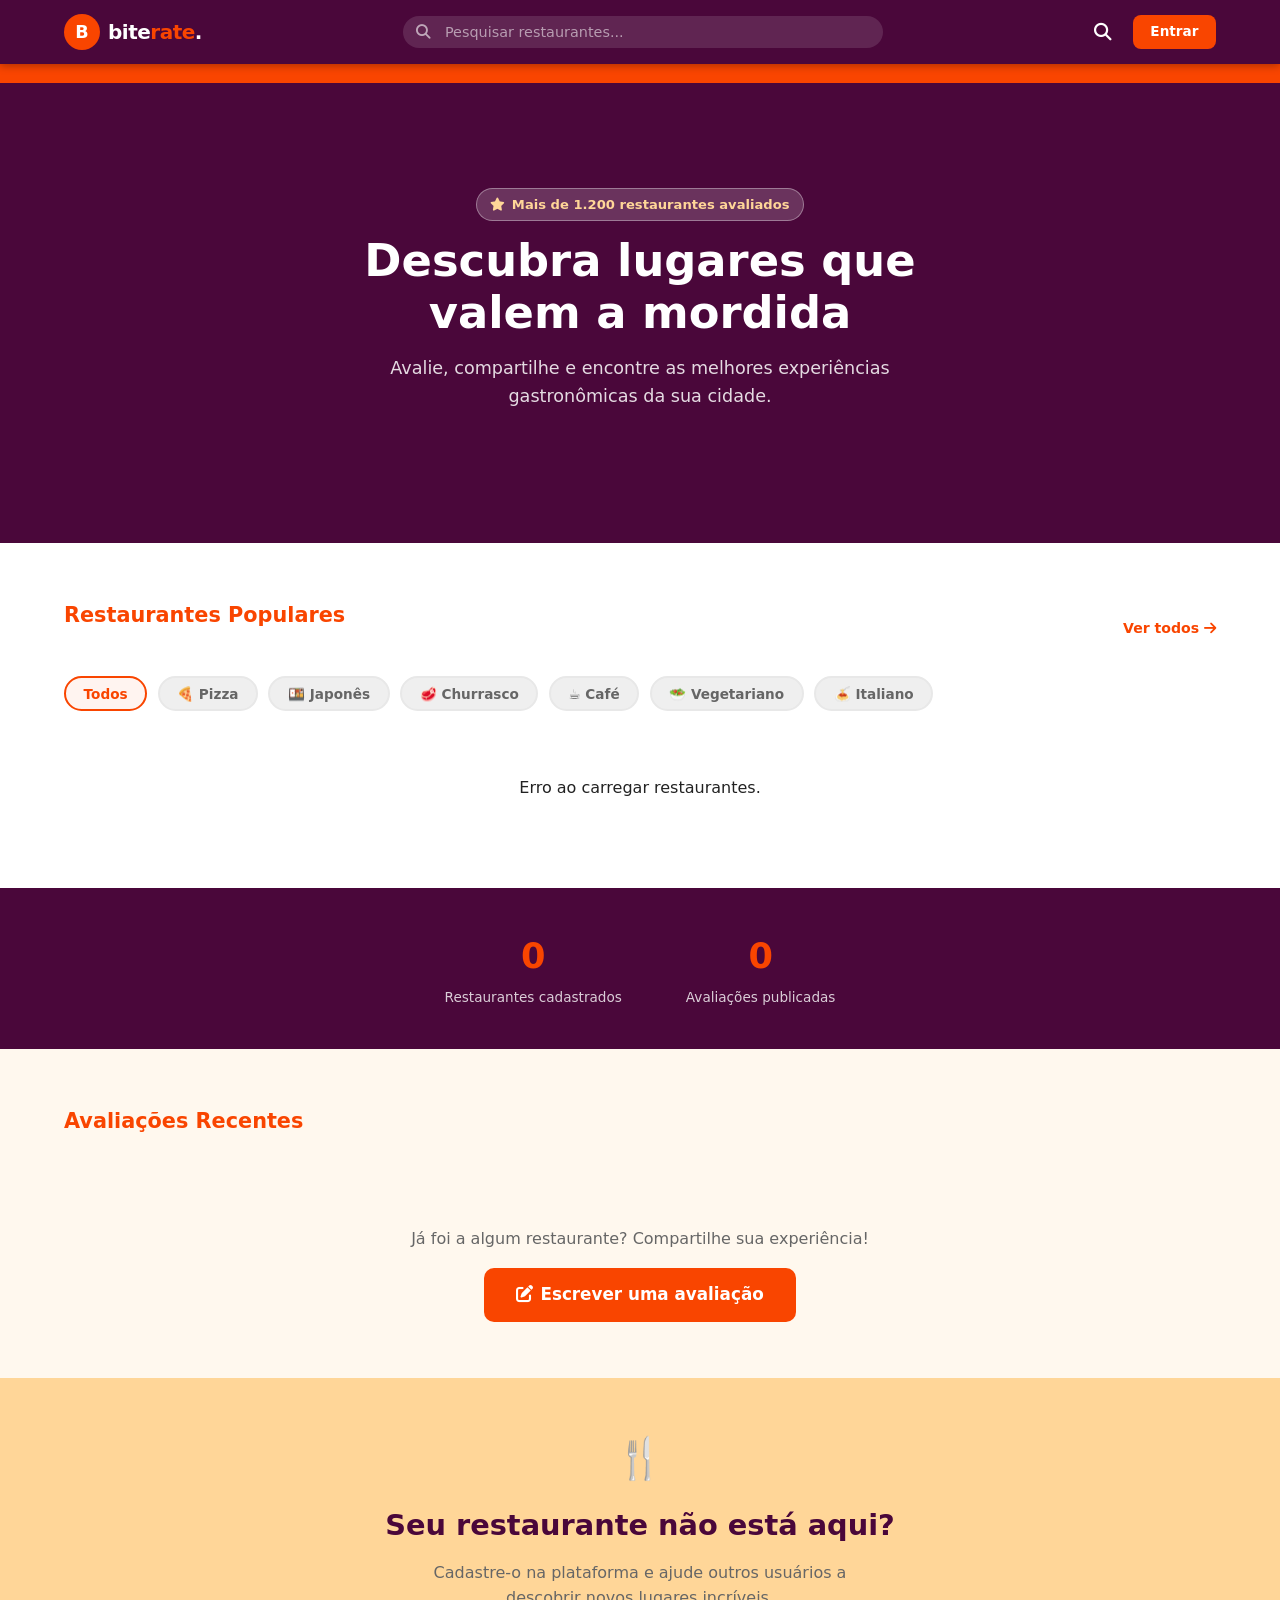
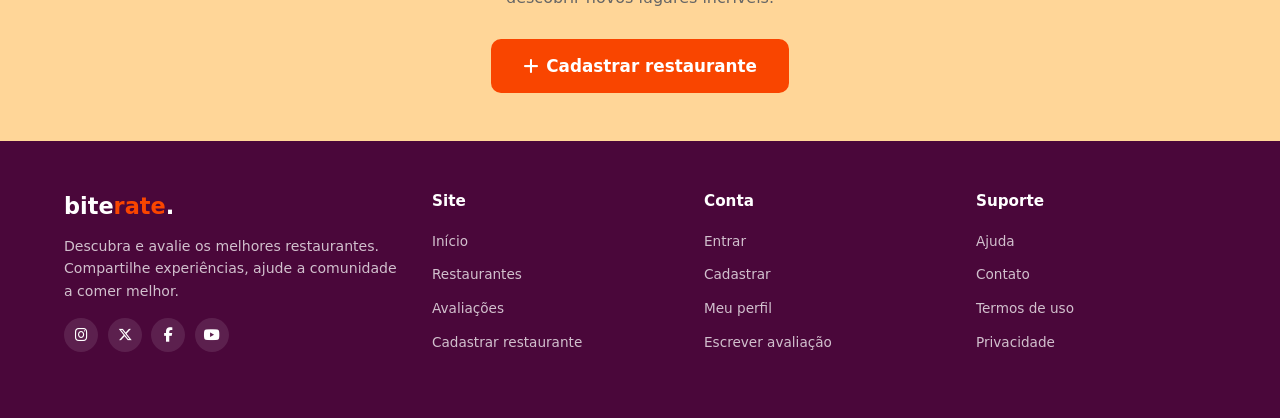
==== biterate_frontend/index.html @ 992c31a3 "feat: adiciona logout, edição e exclusão de avaliações" ====
<!DOCTYPE html>
<html lang="pt-BR">
<head>
  <meta charset="UTF-8">
  <meta name="viewport" content="width=device-width, initial-scale=1.0">
  <title>BiteRate — Avalie cada mordida</title>
  <meta name="description" content="Descubra e avalie os melhores restaurantes da sua cidade. Compartilhe experiências gastronômicas com BiteRate.">
  <link rel="stylesheet" href="css/style.css">
  <!-- Font Awesome (ícones) -->
  <link rel="stylesheet" href="https://cdnjs.cloudflare.com/ajax/libs/font-awesome/6.5.0/css/all.min.css">
  <style>
    /* ── Seção creme ── */
    .section-cream { background: var(--cream-light); }

    /* ── Hero override ── */
    .hero { min-height: 460px; }
    .hero-badge {
      display: inline-flex; align-items: center; gap: .4rem;
      background: rgba(255,255,255,.18); border: 1px solid rgba(255,255,255,.35);
      border-radius: 20px; padding: .3rem .85rem;
      font-size: .82rem; font-weight: 600; color: var(--cream);
      margin-bottom: .9rem;
    }

    /* ── Ranking strip ── */
    .ranking-strip {
      background: var(--orange);
      color: var(--white);
      padding: .6rem 0;
      overflow: hidden;
    }
    .ranking-strip-inner {
      display: flex; align-items: center; gap: 2.5rem;
      white-space: nowrap; animation: ticker 30s linear infinite;
    }
    .ranking-strip-inner span { font-size: .82rem; font-weight: 600; }
    .ranking-strip-inner .medal { font-size: .9rem; }
    @keyframes ticker { 0%{transform:translateX(0)} 100%{transform:translateX(-50%)} }

    /* ── Category pills ── */
    .category-pills {
      display: flex; gap: .65rem; flex-wrap: wrap; margin-bottom: 2rem;
    }
    .pill {
      padding: .45rem 1.1rem; border-radius: 24px; font-size: .85rem; font-weight: 600;
      border: 2px solid var(--gray-200); color: var(--gray-600); cursor: pointer;
      transition: all var(--transition);
    }
    .pill:hover, .pill.active { border-color: var(--orange); color: var(--orange); background: rgba(249,69,0,.06); }

    /* ── Restaurante card favorite btn ── */
    .fav-btn {
      width: 32px; height: 32px; border-radius: 50%;
      background: rgba(255,255,255,.9);
      border: none; cursor: pointer;
      display: flex; align-items: center; justify-content: center;
      font-size: .9rem; color: var(--gray-400);
      transition: color var(--transition), background var(--transition);
      box-shadow: 0 1px 4px rgba(0,0,0,.12);
    }
    .fav-btn:hover, .fav-btn.active { color: var(--orange); background: var(--white); }
    .card-fav { position: absolute; top: .7rem; right: .7rem; }

    .restaurant-card { position: relative; }

    /* ── Stats banner ── */
    .stats-banner {
      background: var(--purple);
      color: var(--white);
      padding: 2.5rem 0;
    }
    .stats-grid {
      display: flex; justify-content: center; gap: 4rem; text-align: center;
    }
    .stat-item .stat-n { font-size: 2.2rem; font-weight: 900; color: var(--orange); }
    .stat-item .stat-l { font-size: .85rem; opacity: .8; margin-top: .15rem; }

    @media(max-width:768px) { .stats-grid { grid-template-columns: repeat(2,1fr); } }
    @media(max-width:480px) { .stats-grid { grid-template-columns: repeat(2,1fr); } }
  </style>
</head>
<body>


<!-- ═══════════ NAVBAR ═══════════ -->
<nav class="navbar" role="navigation" aria-label="Navegação principal">
  <div class="navbar-inner">
    <a class="navbar-logo" href="index.html" aria-label="BiteRate - Página inicial">
      <div class="logo-mark">B</div>
      <span class="logo-text">bite<span>rate</span>.</span>
    </a>

    <div class="navbar-search">
      <i class="fa-solid fa-magnifying-glass search-icon" aria-hidden="true"></i>
      <input type="search" placeholder="Pesquisar restaurantes..." aria-label="Buscar restaurantes"
             onkeydown="if(event.key==='Enter') window.location.href='pages/buscar.html?q='+encodeURIComponent(this.value)">
    </div>

    <div class="navbar-actions">
      <a href="pages/buscar.html" class="nav-icon-btn" title="Buscar" aria-label="Buscar">
        <i class="fa-solid fa-magnifying-glass" aria-hidden="true"></i>
      </a>
      <div class="nav-avatar" title="Perfil" aria-label="Perfil">?</div>
      <a href="pages/login.html" class="nav-btn-login nav-auth-btn" style="border-radius:8px;padding:.4rem 1.1rem;font-weight:600;font-size:.85rem;">
        Entrar
      </a>
    </div>

    <button class="nav-toggle" aria-label="Abrir menu" onclick="document.querySelector('.mobile-menu').classList.toggle('open')">
      <span></span><span></span><span></span>
    </button>
  </div>

  <!-- Mobile menu -->
  <div class="mobile-menu" style="display:none;" id="mobileMenu">
    <div style="padding:1rem 1.5rem; background:rgba(0,0,0,.15); display:flex; flex-direction:column; gap:.75rem;">
      <div style="position:relative;">
        <i class="fa-solid fa-magnifying-glass" style="position:absolute;left:.8rem;top:50%;transform:translateY(-50%);color:rgba(255,255,255,.6);font-size:.85rem;"></i>
        <input type="search" placeholder="Buscar restaurantes..." style="width:100%;padding:.5rem 1rem .5rem 2.4rem;border-radius:8px;border:none;background:rgba(255,255,255,.15);color:#fff;font-size:.9rem;outline:none;">
      </div>
      <a href="pages/login.html" class="nav-auth-btn" style="color:#fff;font-size:.9rem;">Entrar</a>
      <a href="pages/register.html" class="nav-auth-btn" style="color:#fff;font-size:.9rem;">Cadastrar</a>
      <a href="pages/perfil.html" class="nav-loggedin-btn" style="color:#fff;font-size:.9rem;display:none;">Meu perfil</a>
    </div>
  </div>
</nav>

<!-- ═══════════ RANKING STRIP ═══════════ -->
<div class="ranking-strip" aria-hidden="true">
  <div class="container" style="overflow:hidden;">
    <div class="ranking-strip-inner" id="ticker"></div>
  </div>
</div>

<!-- ═══════════ HERO ═══════════ -->
<section class="hero" aria-label="Destaque">
  <div class="hero-bg" aria-hidden="true"></div>
  <div class="container">
    <div class="hero-content" style="text-align:center;align-items:center;">
      <div class="hero-badge"><i class="fa-solid fa-star" aria-hidden="true"></i>
        <span id="heroBadgeCount">Mais de 1.200 restaurantes avaliados</span>
      </div>
      <h1>Descubra lugares que valem a mordida</h1>
      <p>Avalie, compartilhe e encontre as melhores experiências gastronômicas da sua cidade.</p>
    </div>
  </div>
</section>

<!-- ═══════════ RESTAURANTES POPULARES ═══════════ -->
<section class="section" aria-labelledby="popular-title">
  <div class="container">
    <div style="display:flex;align-items:center;justify-content:space-between;margin-bottom:1.25rem;">
      <h2 class="section-title" id="popular-title" >Restaurantes Populares
      </h2>
      <a href="pages/buscar.html" style="font-size:.88rem;color:var(--orange);font-weight:600;">
        Ver todos <i class="fa-solid fa-arrow-right" aria-hidden="true"></i>
      </a>
    </div>

    <!-- Category filter -->
    <div class="category-pills" role="group" aria-label="Filtrar por categoria">
      <button class="pill active" data-cat="" onclick="filterCategory(this)">Todos</button>
      <button class="pill" data-cat="Pizzaria" onclick="filterCategory(this)">🍕 Pizza</button>
      <button class="pill" data-cat="Japonês" onclick="filterCategory(this)">🍱 Japonês</button>
      <button class="pill" data-cat="Churrascaria" onclick="filterCategory(this)">🥩 Churrasco</button>
      <button class="pill" data-cat="Café" onclick="filterCategory(this)">☕ Café</button>
      <button class="pill" data-cat="Vegetariano" onclick="filterCategory(this)">🥗 Vegetariano</button>
      <button class="pill" data-cat="Italiano" onclick="filterCategory(this)">🍝 Italiano</button>
    </div>

    <div class="grid-4" id="restaurantsGrid">
      <p style="grid-column:1/-1;text-align:center;padding:2rem;color:var(--gray-400);"><i class="fa-solid fa-spinner fa-spin"></i> Carregando...</p>
    </div>
    <nav class="pagination" id="indexPaginacao" aria-label="Paginação de restaurantes" style="display:none;"></nav>
  </div>
</section>

<!-- ═══════════ STATS BANNER ═══════════ -->
<div class="stats-banner" aria-label="Estatísticas da plataforma">
  <div class="container">
    <div class="stats-grid">
      <div class="stat-item">
        <div class="stat-n" id="counterRestaurantes">0</div>
        <div class="stat-l">Restaurantes cadastrados</div>
      </div>
      <div class="stat-item">
        <div class="stat-n" id="counterAvaliacoes">0</div>
        <div class="stat-l">Avaliações publicadas</div>
      </div>

    </div>
  </div>
</div>

<!-- ═══════════ AVALIAÇÕES RECENTES ═══════════ -->
<section class="section section-cream" aria-labelledby="reviews-title">
  <div class="container">
    <div style="display:flex;align-items:center;justify-content:space-between;margin-bottom:1.5rem;">
      <h2 class="section-title" id="reviews-title" >Avaliações Recentes
      </h2>

    </div>

    <div class="grid-3" id="recentReviewsGrid">
      <p style="grid-column:1/-1;text-align:center;padding:2rem;color:var(--gray-400);"><i class="fa-solid fa-spinner fa-spin"></i></p>
    </div>

        <!-- CTA cadastrar avaliação -->
    <div style="text-align:center;margin-top:2.5rem;">
      <p style="color:var(--gray-600);margin-bottom:1rem;">Já foi a algum restaurante? Compartilhe sua experiência!</p>
      <a href="pages/avaliar.html" class="btn btn-primary btn-lg">
        <i class="fa-solid fa-pen-to-square" aria-hidden="true"></i> Escrever uma avaliação
      </a>
    </div>
  </div>
</section>

<!-- ═══════════ CTA CADASTRAR RESTAURANTE ═══════════ -->
<section style="background:var(--cream);padding:3rem 0;" aria-labelledby="cta-title">
  <div class="container" style="text-align:center;">
    <div style="font-size:2.5rem;margin-bottom:.75rem;" aria-hidden="true">🍴</div>
    <h2 id="cta-title" style="color:var(--purple);margin-bottom:.75rem;">Seu restaurante não está aqui?</h2>
    <p style="color:var(--gray-600);max-width:480px;margin:0 auto 1.75rem;">Cadastre-o na plataforma e ajude outros usuários a descobrir novos lugares incríveis.</p>
    <a href="pages/cadastrar-restaurante.html" class="btn btn-primary btn-lg">
      <i class="fa-solid fa-plus" aria-hidden="true"></i> Cadastrar restaurante
    </a>
  </div>
</section>

<!-- ═══════════ FOOTER ═══════════ -->
<footer class="footer" role="contentinfo">
  <div class="container">
    <div class="footer-grid">
      <div class="footer-brand">
        <div class="logo-text">bite<span>rate</span>.</div>
        <p>Descubra e avalie os melhores restaurantes. Compartilhe experiências, ajude a comunidade a comer melhor.</p>
        <div class="social-links" aria-label="Redes sociais">
          <a href="#" aria-label="Instagram"><i class="fa-brands fa-instagram" aria-hidden="true"></i></a>
          <a href="#" aria-label="Twitter/X"><i class="fa-brands fa-x-twitter" aria-hidden="true"></i></a>
          <a href="#" aria-label="Facebook"><i class="fa-brands fa-facebook-f" aria-hidden="true"></i></a>
          <a href="#" aria-label="YouTube"><i class="fa-brands fa-youtube" aria-hidden="true"></i></a>
        </div>
      </div>
      <div class="footer-col">
        <h4>Site</h4>
        <ul>
          <li><a href="index.html">Início</a></li>
          <li><a href="pages/buscar.html">Restaurantes</a></li>
          <li><a href="pages/buscar.html?tipo=avaliacoes">Avaliações</a></li>
          <li><a href="pages/cadastrar-restaurante.html">Cadastrar restaurante</a></li>
        </ul>
      </div>
      <div class="footer-col">
        <h4>Conta</h4>
        <ul>
          <li><a href="pages/login.html">Entrar</a></li>
          <li><a href="pages/register.html">Cadastrar</a></li>
          <li><a href="pages/perfil.html">Meu perfil</a></li>
          <li><a href="pages/avaliar.html">Escrever avaliação</a></li>
        </ul>
      </div>
      <div class="footer-col">
        <h4>Suporte</h4>
        <ul>
          <li><a href="#">Ajuda</a></li>
          <li><a href="#">Contato</a></li>
          <li><a href="#">Termos de uso</a></li>
          <li><a href="#">Privacidade</a></li>
        </ul>
      </div>
    </div>
  </div>
</footer>

<div class="toast-container" id="toastContainer" aria-live="polite"></div>

<script src="js/api.js"></script>
<script>
  // ── Init ──────────────────────────────────────────────────
  let currentPage = 0;
  let totalPages = 0;
  let currentCategory = '';
  let favoritosSet = new Set();

  document.addEventListener('DOMContentLoaded', () => {
    initNavbar();
    if (isLoggedIn()) carregarFavoritosSet().then(() => buscarRestaurantes_index());
    else buscarRestaurantes_index();
    carregarAvaliacoesRecentes();
    carregarRanking();
  });

  // ── Favoritos set ────────────────────────────────────────
  async function carregarFavoritosSet() {
    try {
      const favs = await getMeusFavoritos();
      const items = favs.content ?? favs;
      favoritosSet = new Set((Array.isArray(items) ? items : []).map(r => r.id));
    } catch {}
  }

  // ── Busca de restaurantes ─────────────────────────────────
  async function buscarRestaurantes_index(page) {
    page = page ?? currentPage;
    const params = { page, size: 8, ordenacao: 'nota' };
    if (currentCategory) params.categorias = [currentCategory];
    setGridLoading(true);
    try {
      const data = await buscarRestaurantes(params);
      const items = data.content ?? data;
      totalPages = data.totalPages ?? 1;
      currentPage = data.number ?? page;
      renderRestaurantsGrid(items);
      renderPaginacaoIndex(currentPage, totalPages);
      // atualiza badge e contador com total real
      const total = data.totalElements ?? items.length;
      const badge = document.getElementById('heroBadgeCount');
      if (badge) badge.textContent = total > 1 ? `Mais de ${total - 1} restaurantes avaliados` : `${total} restaurante${total !== 1 ? 's' : ''} cadastrado${total !== 1 ? 's' : ''}`;
      const cR = document.getElementById('counterRestaurantes');
      if (cR) cR.textContent = total;
      // total de avaliações = soma de totalAvaliacoes dos cards
      const totalAvs = items.reduce((s, r) => s + (r.totalAvaliacoes || 0), 0);
      const cA = document.getElementById('counterAvaliacoes');
      if (cA && totalAvs > 0) cA.textContent = totalAvs;
    } catch {
      document.getElementById('restaurantsGrid').innerHTML =
        '<p style="grid-column:1/-1;text-align:center;padding:2rem;color:var(--gray-500);">Erro ao carregar restaurantes.</p>';
    }
  }

  function setGridLoading(on) {
    if (on) document.getElementById('restaurantsGrid').innerHTML =
      '<p style="grid-column:1/-1;text-align:center;padding:2rem;color:var(--gray-400);"><i class="fa-solid fa-spinner fa-spin"></i> Carregando...</p>';
  }

  function renderRestaurantsGrid(items) {
    const grid = document.getElementById('restaurantsGrid');
    if (!items.length) {
      grid.innerHTML = '<p style="grid-column:1/-1;text-align:center;padding:2rem;color:var(--gray-500);">Nenhum restaurante encontrado.</p>';
      return;
    }
    grid.innerHTML = items.map(r => {
      const emoji = categoriaEmoji(r.categoria);
      const fotoEl = r.fotoUrl ? `<img src="${r.fotoUrl}" alt="${r.nome}" style="width:100%;height:100%;object-fit:cover;">` : emoji;
      return `<article class="card restaurant-card" onclick="sessionStorage.setItem('restauranteId','${r.id}');window.location.href='pages/restaurante.html'" style="cursor:pointer;">
        <div class="card-img-placeholder">${fotoEl}</div>
        <button class="fav-btn card-fav ${favoritosSet.has(r.id) ? 'active' : ''}" onclick="toggleFav(event,this,${r.id})" aria-label="Favoritar ${r.nome}">
          <i class="fa-solid fa-heart"></i>
        </button>
        <div class="card-body">
          <div class="card-category">${r.categoria||''}</div>
          <h3 class="card-title">${r.nome}</h3>
          <p class="card-address"><i class="fa-solid fa-location-dot"></i> ${r.bairro||r.cidade||''}</p>
          <div class="card-footer">
            <span class="stars stars-sm">${renderStars(r.mediaNote||0)}</span>
            <span class="rating-badge">${(r.mediaNote||0).toFixed(1)}</span>
          </div>
        </div>
      </article>`;
    }).join('');
  }

  function renderPaginacaoIndex(page, total) {
    const nav = document.getElementById('indexPaginacao');
    if (total <= 1) { nav.style.display = 'none'; return; }
    nav.style.display = 'flex';
    let h = '';
    h += `<a href="#" onclick="goPage(event,${page-1})" ${page===0?'style="opacity:.4;pointer-events:none;"':''}><i class="fa-solid fa-chevron-left"></i></a>`;
    for (let i = 0; i < total; i++) {
      h += `<a href="#" onclick="goPage(event,${i})" ${i===page?'class="active"':''}>${i+1}</a>`;
    }
    h += `<a href="#" onclick="goPage(event,${page+1})" ${page===total-1?'style="opacity:.4;pointer-events:none;"':''}><i class="fa-solid fa-chevron-right"></i></a>`;
    nav.innerHTML = h;
  }

  function goPage(e, p) {
    e.preventDefault();
    if (p < 0 || p >= totalPages) return;
    currentPage = p;
    buscarRestaurantes_index(p);
    document.getElementById('restaurantsGrid').scrollIntoView({ behavior: 'smooth' });
  }

  // ── Categoria filter ──────────────────────────────────────
  function filterCategory(btn) {
    document.querySelectorAll('.pill').forEach(p => p.classList.remove('active'));
    btn.classList.add('active');
    currentCategory = btn.dataset.cat || '';
    currentPage = 0;
    buscarRestaurantes_index(0);
  }

  // ── Search ────────────────────────────────────────────────
  function doSearch() {
    const q = document.querySelector('.hero-search-input')?.value.trim() ||
              document.querySelector('input[type="search"]')?.value.trim() || '';
    window.location.href = 'pages/buscar.html' + (q ? '?q=' + encodeURIComponent(q) : '');
  }

  // ── Avaliações recentes ───────────────────────────────────
  async function carregarAvaliacoesRecentes() {
    try {
      const data = await apiRequest('GET', '/api/avaliacoes/recentes?size=6');
      const reviews = data.content ?? data;
      const grid = document.getElementById('recentReviewsGrid');
      grid.innerHTML = reviews.length
        ? reviews.map(a => reviewCardHTML(a)).join('')
        : '<p style="grid-column:1/-1;text-align:center;color:var(--gray-400);">Nenhuma avaliação recente.</p>';
    } catch {
      document.getElementById('recentReviewsGrid').innerHTML = '';
    }
  }

  function reviewCardHTML(a) {
    const date = a.criadoEm ? tempoRelativo(new Date(a.criadoEm)) : '';
    const avatar = (a.clienteNome||'U')[0].toUpperCase();
    return `<article class="card review-card">
      <div class="review-header">
        <div class="review-img-placeholder">${categoriaEmoji(null)}</div>
        <div class="review-meta">
          <div class="review-restaurant">${a.restauranteNome||''}</div>
          <span class="stars stars-sm">${renderStars(a.nota)}</span>
          ${a.titulo ? `<div class="review-title mt-1">${a.titulo}</div>` : ''}
        </div>
      </div>
      <p class="review-body">${(a.comentario||'').slice(0,160)}${a.comentario?.length>160?'…':''}</p>
      <div class="review-footer">
        <div class="reviewer">
          <div class="reviewer-avatar">${avatar}</div>
          <span>${a.clienteNome||a.clienteUsername||'Usuário'}</span>
        </div>
        <span class="text-muted text-sm">${date}</span>
      </div>
    </article>`;
  }

  // ── Favoritar ─────────────────────────────────────────────
  async function toggleFav(e, btn, id) {
    e.stopPropagation();
    if (!isLoggedIn()) { window.location.href = 'pages/login.html'; return; }
    try {
      await favoritarRestaurante(id);
      btn.classList.toggle('active');
    } catch {}
  }

  // ── Helpers ───────────────────────────────────────────────
  function categoriaEmoji(cat) {
    const map = {'Italiano':'🍝','Japonês':'🍣','Pizzaria':'🍕','Churrascaria':'🥩','Café':'☕','Vegetariano':'🥗','Americano':'🍔','Mexicano':'🌮','Frutos do Mar':'🦞','Chinês':'🥡'};
    return map[cat] || '🍽️';
  }

  function tempoRelativo(date) {
    const diff = Math.floor((Date.now() - date) / 1000);
    if (diff < 60) return 'agora';
    if (diff < 3600) return `há ${Math.floor(diff/60)} min`;
    if (diff < 86400) return `há ${Math.floor(diff/3600)}h`;
    return `há ${Math.floor(diff/86400)} dias`;
  }

  // ── Ranking strip ────────────────────────────────────────
  async function carregarRanking() {
    try {
      const data = await buscarRestaurantes({ size: 7, ordenacao: 'nota' });
      const items = (data.content ?? data).filter(r => r.totalAvaliacoes > 0);
      if (!items.length) return;
      const medals = ['🥇','🥈','🥉'];
      const spans = items.map((r, i) => {
        const medal = medals[i] ? `<span class="medal">${medals[i]}</span>` : '⭐';
        const nota = (r.mediaNote || 0).toFixed(1);
        return `<span>${medal} #${i+1} ${r.nome} — ${nota} ★</span>`;
      });
      // duplicate for seamless loop animation
      const ticker = document.getElementById('ticker');
      ticker.innerHTML = [...spans, ...spans].join('');
    } catch {}
  }

  // Hero search enter key
  document.addEventListener('keydown', e => {
    if (e.key === 'Enter' && e.target.matches('input[type="search"], .hero-search-input')) doSearch();
  });
</script>
</body>
</html>
---- biterate_frontend/css/style.css ----
/* ============================================================
   BITERATE — Global Stylesheet
   Paleta: #f94500 (laranja), #4a073a (roxo), #ffd698 (creme)
   ============================================================ */
/* ─── RESET & BASE ─── */
*, *::before, *::after { box-sizing: border-box; margin: 0; padding: 0; }

:root {
  --orange:  #f94500;
  --purple:  #4a073a;
  --cream:   #ffd698;
  --cream-light: #fff8ee;
  --white:   #ffffff;
  --gray-100:#f5f5f5;
  --gray-200:#e8e8e8;
  --gray-400:#aaaaaa;
  --gray-600:#666666;
  --gray-800:#222222;
  --star-on: #f94500;
  --star-off:#ddd;
  --radius:  10px;
  --radius-lg:18px;
  --shadow:  0 2px 12px rgba(74,7,58,.10);
  --shadow-hover: 0 6px 24px rgba(74,7,58,.18);
  --font: 'Segoe UI', system-ui, -apple-system, sans-serif;
  --transition: .2s ease;
}

html { scroll-behavior: smooth; }

body {
  font-family: var(--font);
  font-size: 16px;
  line-height: 1.6;
  color: var(--gray-800);
  background: var(--white);
}

a { color: inherit; text-decoration: none; }
img { display: block; max-width: 100%; }
ul { list-style: none; }
button { cursor: pointer; font-family: inherit; border: none; }
input, textarea, select { font-family: inherit; }

/* ─── TIPOGRAFIA ─── */
h1 { font-size: clamp(1.8rem, 4vw, 2.8rem); font-weight: 800; line-height: 1.15; }
h2 { font-size: clamp(1.3rem, 2.5vw, 1.8rem); font-weight: 700; }
h3 { font-size: 1.15rem; font-weight: 700; }
h4 { font-size: 1rem; font-weight: 600; }

.section-title {
  font-size: 1.3rem;
  font-weight: 700;
  color: var(--orange);
  margin-bottom: 1.5rem;
}

/* ─── LAYOUT ─── */
.container {
  max-width: 1200px;
  margin: 0 auto;
  padding: 0 1.5rem;
}
.section { padding: 3.5rem 0; }

/* ─── BOTÕES ─── */
.btn {
  display: inline-flex;
  align-items: center;
  gap: .45rem;
  padding: .65rem 1.5rem;
  border-radius: var(--radius);
  font-size: .95rem;
  font-weight: 600;
  transition: background var(--transition), transform var(--transition), box-shadow var(--transition);
}
.btn:hover { transform: translateY(-1px); box-shadow: 0 4px 14px rgba(0,0,0,.15); }
.btn:active { transform: translateY(0); }

.btn-primary {
  background: var(--orange);
  color: var(--white);
}
.btn-primary:hover { background: #d93c00; }

.btn-secondary {
  background: transparent;
  color: var(--white);
  border: 2px solid var(--white);
}
.btn-secondary:hover { background: rgba(255,255,255,.15); }

.btn-outline {
  background: transparent;
  color: var(--purple);
  border: 2px solid var(--purple);
}
.btn-outline:hover { background: var(--purple); color: var(--white); }

.btn-sm { padding: .4rem 1rem; font-size: .85rem; }
.btn-lg { padding: .85rem 2rem; font-size: 1.05rem; }
.btn-block { width: 100%; justify-content: center; }

/* ─── NAVBAR ─── */
.navbar {
  background: var(--purple);
  position: sticky;
  top: 0;
  z-index: 1000;
  box-shadow: 0 2px 8px rgba(0,0,0,.3);
}
.navbar-inner {
  display: flex;
  align-items: center;
  gap: 1rem;
  height: 64px;
  padding: 0 1.5rem;
  max-width: 1200px;
  margin: 0 auto;
}

/* Logo */
.navbar-logo {
  display: flex;
  align-items: center;
  gap: .5rem;
  flex-shrink: 0;
  text-decoration: none;
}
.navbar-logo .logo-mark {
  width: 36px; height: 36px;
  background: var(--orange);
  border-radius: 50%;
  display: flex; align-items: center; justify-content: center;
  font-weight: 900; font-size: 1.1rem; color: var(--white);
}
.navbar-logo .logo-text {
  font-size: 1.25rem;
  font-weight: 900;
  color: var(--white);
  letter-spacing: -.5px;
}
.navbar-logo .logo-text span { color: var(--orange); }

/* Barra de pesquisa */
.navbar-search {
  flex: 1;
  max-width: 480px;
  margin: 0 auto;
  position: relative;
}
.navbar-search input {
  width: 100%;
  padding: .5rem 1rem .5rem 2.6rem;
  border-radius: 24px;
  border: none;
  background: rgba(255,255,255,.12);
  color: var(--white);
  font-size: .9rem;
  outline: none;
  transition: background var(--transition);
}
.navbar-search input::placeholder { color: rgba(255,255,255,.55); }
.navbar-search input:focus { background: rgba(255,255,255,.22); }
.navbar-search .search-icon {
  position: absolute;
  left: .8rem; top: 50%;
  transform: translateY(-50%);
  color: rgba(255,255,255,.6);
  font-size: .9rem;
  pointer-events: none;
}

/* Ações da navbar */
.navbar-actions {
  display: flex;
  align-items: center;
  gap: .75rem;
  flex-shrink: 0;
}
.navbar-actions a, .navbar-actions button {
  color: var(--white);
  background: none;
  font-size: .85rem;
  font-weight: 600;
  padding: .4rem .9rem;
  border-radius: 8px;
  transition: background var(--transition);
}
.navbar-actions a:hover, .navbar-actions button:hover {
  background: rgba(255,255,255,.15);
}
.nav-btn-login {
  background: var(--orange) !important;
  padding: .4rem 1.1rem !important;
  border-radius: 8px !important;
}
.nav-btn-login:hover { background: #d93c00 !important; }

.nav-icon-btn {
  width: 36px; height: 36px;
  border-radius: 50% !important;
  display: flex !important;
  align-items: center; justify-content: center;
  padding: 0 !important;
  font-size: 1.1rem !important;
}
.nav-avatar {
  width: 34px; height: 34px;
  border-radius: 50%;
  background: var(--cream);
  display: flex; align-items: center; justify-content: center;
  font-weight: 800; color: var(--purple); font-size: .85rem;
  cursor: pointer;
  border: 2px solid rgba(255,255,255,.3);
  transition: border-color var(--transition);
}
.nav-avatar:hover { border-color: var(--orange); }

/* Toggle de menu mobile */
.nav-toggle {
  display: none;
  flex-direction: column;
  gap: 5px;
  background: none;
  padding: .3rem;
}
.nav-toggle span {
  width: 24px; height: 2px;
  background: var(--white);
  border-radius: 2px;
  display: block;
  transition: transform var(--transition);
}

/* ─── HERO ─── */
.hero {
  position: relative;
  min-height: 420px;
  display: flex;
  align-items: center;
  overflow: hidden;
  background: var(--purple);
}
.hero-bg {
  position: absolute; inset: 0;
  background: url('https://images.unsplash.com/photo-1555396273-367ea4eb4db5?w=1400&q=80') center/cover no-repeat;
  opacity: .35;
}
.hero-content {
  position: relative;
  z-index: 1;
  max-width: 580px;
}
.hero-content h1 { color: var(--white); margin-bottom: 1rem; }
.hero-content p { color: rgba(255,255,255,.85); margin-bottom: 1.75rem; font-size: 1.1rem; }

.hero-search {
  display: flex;
  gap: .75rem;
  background: var(--white);
  border-radius: var(--radius);
  padding: .5rem .5rem .5rem 1rem;
  box-shadow: 0 4px 20px rgba(0,0,0,.25);
  flex-wrap: wrap;
}
.hero-search select,
.hero-search input {
  border: none;
  outline: none;
  background: transparent;
  font-size: .95rem;
  color: var(--gray-800);
  flex: 1;
  min-width: 140px;
}
.hero-search select { color: var(--gray-600); max-width: 160px; cursor: pointer; }

/* ─── CARDS ─── */
.card {
  background: var(--white);
  border-radius: var(--radius-lg);
  box-shadow: var(--shadow);
  overflow: hidden;
  transition: box-shadow var(--transition), transform var(--transition);
}
.card:hover { box-shadow: var(--shadow-hover); transform: translateY(-3px); }

/* Card de restaurantes */
.restaurant-card { display: flex; flex-direction: column; }
.restaurant-card .card-img {
  width: 100%; aspect-ratio: 4/3;
  background: var(--gray-200);
  object-fit: cover;
}
.restaurant-card .card-img-placeholder {
  width: 100%; aspect-ratio: 4/3;
  background: linear-gradient(135deg, var(--cream) 0%, #f0c870 100%);
  display: flex; align-items: center; justify-content: center;
  font-size: 2.5rem;
}
.restaurant-card .card-body { padding: 1rem 1.1rem 1.2rem; flex: 1; }
.restaurant-card .card-category {
  font-size: .75rem;
  font-weight: 700;
  color: var(--orange);
  text-transform: uppercase;
  letter-spacing: .5px;
  margin-bottom: .3rem;
}
.restaurant-card .card-title { font-size: 1rem; font-weight: 700; margin-bottom: .35rem; color: var(--gray-800); }
.restaurant-card .card-address { font-size: .82rem; color: var(--gray-600); margin-bottom: .6rem; }
.restaurant-card .card-footer {
  display: flex; align-items: center; justify-content: space-between;
  margin-top: auto;
}

/* Review card */
.review-card { padding: 1.25rem 1.4rem; }
.review-card .review-header {
  display: flex; align-items: flex-start; gap: 1rem; margin-bottom: .85rem;
}
.review-card .review-img {
  width: 80px; height: 80px;
  border-radius: var(--radius);
  object-fit: cover;
  background: var(--gray-200);
  flex-shrink: 0;
}
.review-card .review-img-placeholder {
  width: 80px; height: 80px;
  border-radius: var(--radius);
  background: linear-gradient(135deg, var(--cream) 0%, #f0c870 100%);
  display: flex; align-items: center; justify-content: center;
  font-size: 1.6rem;
  flex-shrink: 0;
}
.review-card .review-meta { flex: 1; }
.review-card .review-restaurant { font-weight: 700; font-size: 1rem; color: var(--purple); margin-bottom: .2rem; }
.review-card .review-title { font-weight: 600; color: var(--gray-800); margin-bottom: .2rem; }
.review-card .review-body { font-size: .9rem; color: var(--gray-600); line-height: 1.55; margin-bottom: .85rem; }
.review-card .review-footer {
  display: flex; align-items: center; justify-content: space-between;
  font-size: .82rem; color: var(--gray-400);
  border-top: 1px solid var(--gray-200);
  padding-top: .75rem;
}
.review-card .reviewer {
  display: flex; align-items: center; gap: .5rem;
}
.reviewer-avatar {
  width: 26px; height: 26px;
  border-radius: 50%;
  background: var(--purple);
  color: var(--white);
  font-size: .7rem; font-weight: 700;
  display: flex; align-items: center; justify-content: center;
  flex-shrink: 0;
}

/* ─── AVALIAÇÃO POR ESTRELAS ─── */
.stars {
  display: inline-flex;
  gap: 2px;
  color: var(--star-off);
  font-size: 1rem;
}
.stars .star { transition: color var(--transition); }
.stars .star.filled, .stars .star.active { color: var(--star-on); }
.stars-lg { font-size: 1.6rem; gap: 4px; }
.stars-sm { font-size: .85rem; }

/* Interactive stars */
.star-input { display: inline-flex; flex-direction: row-reverse; gap: 4px; }
.star-input input { display: none; }
.star-input label {
  font-size: 2rem;
  color: var(--star-off);
  cursor: pointer;
  transition: color var(--transition), transform var(--transition);
}
.star-input label:hover,
.star-input label:hover ~ label,
.star-input input:checked ~ label {
  color: var(--star-on);
}
.star-input label:hover { transform: scale(1.2); }

/* Insígnias de review */
.rating-badge {
  display: inline-flex;
  align-items: center;
  gap: .3rem;
  background: var(--orange);
  color: var(--white);
  font-weight: 700;
  font-size: .85rem;
  padding: .25rem .65rem;
  border-radius: 20px;
}
.rating-badge.large { font-size: 1.1rem; padding: .4rem .9rem; }

/* ─── GRIDS ─── */
.grid-4 { display: grid; grid-template-columns: repeat(4,1fr); gap: 1.5rem; }
.grid-3 { display: grid; grid-template-columns: repeat(3,1fr); gap: 1.5rem; }
.grid-2 { display: grid; grid-template-columns: repeat(2,1fr); gap: 1.5rem; }

/* ─── FORMULÁRIOS ─── */
.form-group { margin-bottom: 1.25rem; }
.form-label {
  display: block;
  font-size: .9rem;
  font-weight: 600;
  color: var(--gray-800);
  margin-bottom: .4rem;
}
.form-control {
  width: 100%;
  padding: .65rem .9rem;
  border: 1.5px solid var(--gray-200);
  border-radius: var(--radius);
  font-size: .95rem;
  color: var(--gray-800);
  background: var(--white);
  transition: border-color var(--transition), box-shadow var(--transition);
  outline: none;
}
.form-control:focus {
  border-color: var(--orange);
  box-shadow: 0 0 0 3px rgba(249,69,0,.1);
}
.form-control::placeholder { color: var(--gray-400); }
textarea.form-control { resize: vertical; min-height: 110px; }
select.form-control { cursor: pointer; }

.form-row { display: grid; grid-template-columns: 1fr 1fr; gap: 1rem; }
.form-hint { font-size: .8rem; color: var(--gray-400); margin-top: .3rem; }
.form-error { font-size: .82rem; color: #e03c31; margin-top: .3rem; display: none; }
.form-control.invalid { border-color: #e03c31; }
.form-control.invalid ~ .form-error { display: block; }

/* ─── PAGINAÇÃO ─── */
.pagination {
  display: flex;
  align-items: center;
  justify-content: center;
  gap: .4rem;
  margin-top: 2rem;
}
.pagination a, .pagination span {
  display: flex; align-items: center; justify-content: center;
  width: 36px; height: 36px;
  border-radius: 8px;
  font-size: .9rem;
  font-weight: 600;
  color: var(--gray-600);
  transition: background var(--transition), color var(--transition);
}
.pagination a:hover { background: var(--gray-100); color: var(--purple); }
.pagination .active { background: var(--orange); color: var(--white); }
.pagination .dots { width: auto; padding: 0 .2rem; }

/* ─── TAGS / INSÍGNIAS ─── */
.tag {
  display: inline-block;
  padding: .25rem .7rem;
  border-radius: 20px;
  font-size: .78rem;
  font-weight: 600;
  background: var(--gray-100);
  color: var(--gray-600);
}
.tag-orange { background: rgba(249,69,0,.1); color: var(--orange); }
.tag-purple { background: rgba(74,7,58,.1); color: var(--purple); }

/* ─── AVALIAÇÃO DE COMENTÁRIOS ─── */
.vote-btn {
  display: inline-flex; align-items: center; gap: .35rem;
  padding: .3rem .7rem; border-radius: 20px;
  font-size: .8rem; font-weight: 600;
  background: var(--gray-100); color: var(--gray-600);
  border: none; cursor: pointer;
  transition: background var(--transition), color var(--transition);
}
.vote-btn:hover, .vote-btn.active { background: rgba(249,69,0,.12); color: var(--orange); }

/* ─── DIVISORES ─── */
.divider { height: 1px; background: var(--gray-200); margin: 1.5rem 0; }
.divider-or {
  position: relative; text-align: center; color: var(--gray-400);
  font-size: .85rem; margin: 1.25rem 0;
}
.divider-or::before, .divider-or::after {
  content: ''; position: absolute; top: 50%;
  width: calc(50% - 2rem); height: 1px;
  background: var(--gray-200);
}
.divider-or::before { left: 0; }
.divider-or::after { right: 0; }

/* ─── ALERTA ─── */
.alert {
  padding: .85rem 1.1rem;
  border-radius: var(--radius);
  font-size: .9rem;
  margin-bottom: 1rem;
  border-left: 4px solid transparent;
}
.alert-success { background: #f0fdf4; border-color: #22c55e; color: #166534; }
.alert-error   { background: #fef2f2; border-color: #ef4444; color: #991b1b; }
.alert-info    { background: #eff6ff; border-color: #3b82f6; color: #1d4ed8; }

/* ─── FOOTER ─── */
.footer {
  background: var(--purple);
  color: rgba(255,255,255,.75);
  padding: 3rem 0 1.5rem;
  margin-top: auto;
}
.footer-grid {
  display: grid;
  grid-template-columns: 1.4fr 1fr 1fr 1fr;
  gap: 2rem;
  margin-bottom: 2rem;
}
.footer-brand .logo-text { font-size: 1.4rem; font-weight: 900; color: var(--white); }
.footer-brand .logo-text span { color: var(--orange); }
.footer-brand p { font-size: .88rem; margin-top: .6rem; line-height: 1.6; }
.footer-brand .social-links { display: flex; gap: .6rem; margin-top: 1rem; }
.footer-brand .social-links a {
  width: 34px; height: 34px; border-radius: 50%;
  background: rgba(255,255,255,.1);
  display: flex; align-items: center; justify-content: center;
  font-size: .9rem; color: var(--white);
  transition: background var(--transition);
}
.footer-brand .social-links a:hover { background: var(--orange); }
.footer-col h4 { color: var(--white); font-weight: 700; font-size: .95rem; margin-bottom: .9rem; }
.footer-col ul li { margin-bottom: .5rem; }
.footer-col ul li a { font-size: .85rem; transition: color var(--transition); }
.footer-col ul li a:hover { color: var(--orange); }
.footer-bottom {
  border-top: 1px solid rgba(255,255,255,.12);
  padding-top: 1.25rem;
  text-align: center;
  font-size: .8rem;
}

/* ─── ESTADO VAZIO ─── */
.empty-state {
  text-align: center; padding: 3rem 1rem;
  color: var(--gray-400);
}
.empty-state .empty-icon { font-size: 3rem; margin-bottom: .75rem; }
.empty-state p { font-size: .95rem; }

/* ─── MODAL ─── */
.modal-overlay {
  position: fixed; inset: 0;
  background: rgba(0,0,0,.55);
  z-index: 2000;
  display: flex; align-items: center; justify-content: center;
  padding: 1rem;
  opacity: 0; pointer-events: none;
  transition: opacity var(--transition);
}
.modal-overlay.open { opacity: 1; pointer-events: auto; }
.modal {
  background: var(--white);
  border-radius: var(--radius-lg);
  max-width: 480px; width: 100%;
  padding: 2rem;
  transform: translateY(20px);
  transition: transform var(--transition);
}
.modal-overlay.open .modal { transform: translateY(0); }
.modal-header { display: flex; justify-content: space-between; align-items: center; margin-bottom: 1.25rem; }
.modal-close { background: none; border: none; font-size: 1.4rem; color: var(--gray-400); cursor: pointer; line-height: 1; }
.modal-close:hover { color: var(--gray-800); }

/* ─── PERFIL ─── */
.profile-header {
  background: linear-gradient(135deg, var(--purple) 0%, #7a1060 100%);
  color: var(--white);
  padding: 2.5rem 0 2rem;
}
.profile-info { display: flex; align-items: center; gap: 1.5rem; flex-wrap: wrap; }
.profile-avatar {
  width: 90px; height: 90px;
  border-radius: 50%;
  background: var(--cream);
  color: var(--purple);
  font-size: 2rem; font-weight: 800;
  display: flex; align-items: center; justify-content: center;
  border: 4px solid rgba(255,255,255,.3);
  flex-shrink: 0;
}
.profile-name { font-size: 1.5rem; font-weight: 800; margin-bottom: .2rem; }
.profile-stats {
  display: flex; gap: 2rem; margin-top: .85rem; flex-wrap: wrap;
}
.profile-stats .stat { text-align: center; }
.profile-stats .stat-number { font-size: 1.4rem; font-weight: 800; }
.profile-stats .stat-label { font-size: .8rem; opacity: .8; }

/* ─── DETALHES DO RESTAURANTE ─── */
.restaurant-hero {
  height: 300px;
  background: var(--gray-200);
  position: relative;
  overflow: hidden;
}
.restaurant-hero img { width: 100%; height: 100%; object-fit: cover; }
.restaurant-hero-overlay {
  position: absolute; inset: 0;
  background: linear-gradient(to top, rgba(74,7,58,.7) 0%, transparent 60%);
}
.restaurant-hero-content {
  position: absolute; bottom: 1.5rem; left: 50%;
  transform: translateX(-50%);
  width: 100%; max-width: 1200px;
  padding: 0 1.5rem;
  color: var(--white);
}
.restaurant-hero-content h1 { text-shadow: 0 2px 8px rgba(0,0,0,.4); }

/* ─── TOAST NOTIFICATION ─── */
.toast-container {
  position: fixed; bottom: 1.5rem; right: 1.5rem;
  z-index: 3000;
  display: flex; flex-direction: column; gap: .5rem;
}
.toast {
  background: var(--purple);
  color: var(--white);
  padding: .85rem 1.25rem;
  border-radius: var(--radius);
  font-size: .9rem;
  box-shadow: var(--shadow-hover);
  display: flex; align-items: center; gap: .6rem;
  animation: slideInRight .3s ease;
  max-width: 320px;
}
.toast.success { background: #166534; }
.toast.error   { background: #991b1b; }
@keyframes slideInRight {
  from { transform: translateX(100%); opacity: 0; }
  to   { transform: translateX(0);    opacity: 1; }
}

/* ─── UPLOAD DE FOTOS ─── */
.photo-upload-grid {
  display: grid;
  grid-template-columns: repeat(3, 1fr);
  gap: .75rem;
}
.photo-slot {
  aspect-ratio: 1;
  border: 2px dashed var(--gray-200);
  border-radius: var(--radius);
  display: flex; align-items: center; justify-content: center;
  cursor: pointer; color: var(--gray-400); font-size: 1.5rem;
  transition: border-color var(--transition), color var(--transition), background var(--transition);
}
.photo-slot:hover { border-color: var(--orange); color: var(--orange); background: rgba(249,69,0,.04); }

/* ─── RESPONSIVIDADE ─── */
@media (max-width: 1024px) {
  .grid-4 { grid-template-columns: repeat(2, 1fr); }
  .footer-grid { grid-template-columns: 1fr 1fr; }
}

@media (max-width: 768px) {
  .navbar-search { display: none; }
  .nav-toggle { display: flex; }
  .navbar-actions .nav-label { display: none; }
  .grid-3 { grid-template-columns: repeat(2, 1fr); }
  .grid-4 { grid-template-columns: repeat(2, 1fr); }
  .form-row { grid-template-columns: 1fr; }
  .hero { min-height: 320px; }
  .restaurant-hero { height: 200px; }
  .profile-stats { gap: 1.2rem; }
  .footer-grid { grid-template-columns: 1fr 1fr; gap: 1.5rem; }
  .hero-search { flex-direction: column; padding: .75rem; }
  .hero-search select { max-width: 100%; }
}

@media (max-width: 480px) {
  .grid-3, .grid-4 { grid-template-columns: 1fr; }
  .grid-2 { grid-template-columns: 1fr; }
  .footer-grid { grid-template-columns: 1fr; gap: 2rem; }
  .profile-info { flex-direction: column; text-align: center; }
  .profile-top { flex-direction: column; align-items: center; text-align: center; }
  .profile-stats { justify-content: center; width: 100%; gap: 1rem; }
  .hero { min-height: 260px; padding: 2rem 1rem; }
  .restaurant-hero { height: 160px; }
  h1 { font-size: 1.5rem; }
  h2 { font-size: 1.25rem; }
  .form-row, .auth-page { grid-template-columns: 1fr; }
  .photo-upload-grid { grid-template-columns: repeat(2, 1fr); }
}
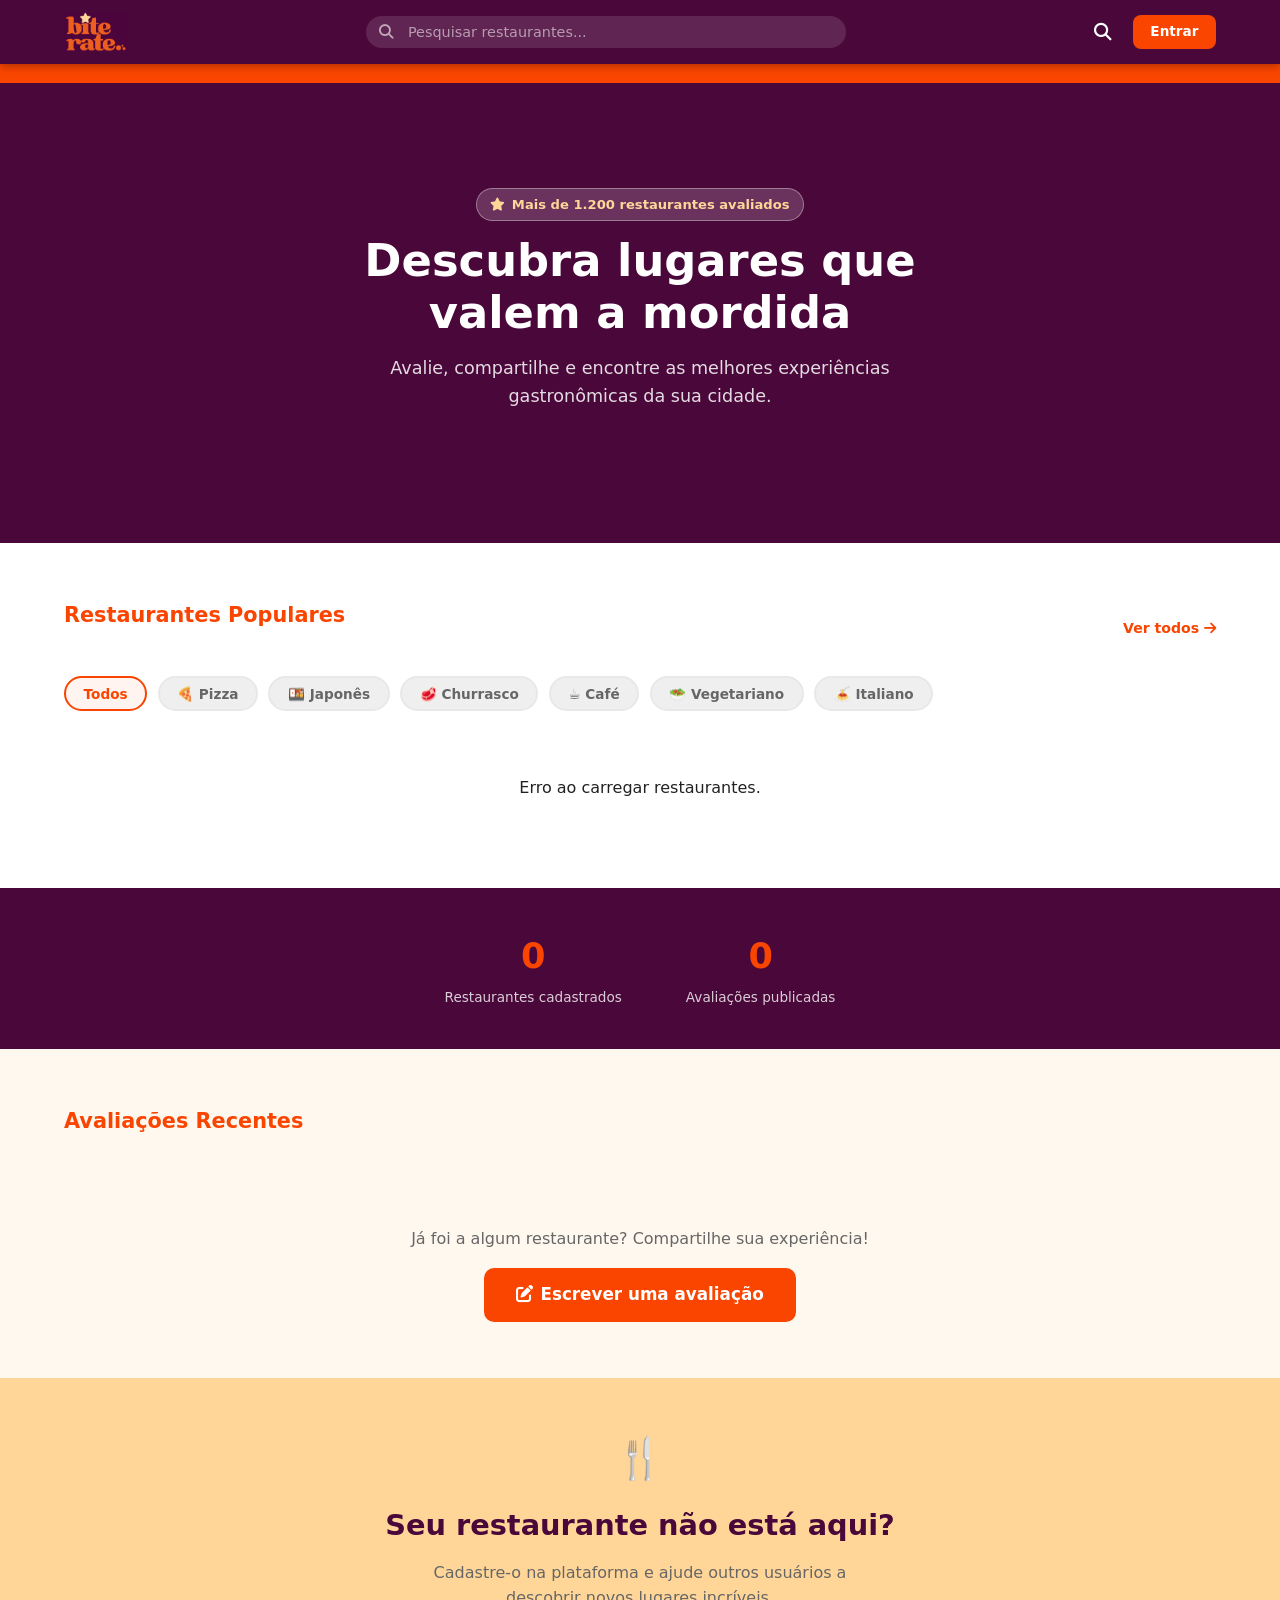
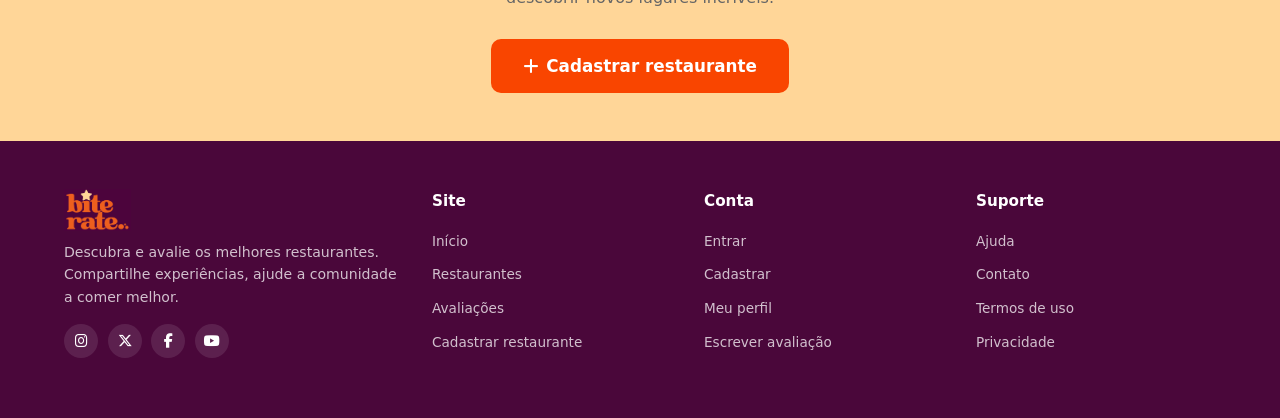
==== commit ab610e6a: "Alterações no HTML" ====
--- a/biterate_frontend/index.html
+++ b/biterate_frontend/index.html
@@ -86,8 +86,7 @@
 <nav class="navbar" role="navigation" aria-label="Navegação principal">
   <div class="navbar-inner">
     <a class="navbar-logo" href="index.html" aria-label="BiteRate - Página inicial">
-      <div class="logo-mark">B</div>
-      <span class="logo-text">bite<span>rate</span>.</span>
+      <img src="img/logo-img.png" alt="BiteRate" style="height:40px;width:auto;display:block;">
     </a>
 
     <div class="navbar-search">
@@ -232,7 +231,7 @@
   <div class="container">
     <div class="footer-grid">
       <div class="footer-brand">
-        <div class="logo-text">bite<span>rate</span>.</div>
+        <div class="logo-text"><img src="img/logo-img.png" alt="BiteRate" style="height:42px;width:auto;display:block;"></div>
         <p>Descubra e avalie os melhores restaurantes. Compartilhe experiências, ajude a comunidade a comer melhor.</p>
         <div class="social-links" aria-label="Redes sociais">
           <a href="#" aria-label="Instagram"><i class="fa-brands fa-instagram" aria-hidden="true"></i></a>
@@ -482,4 +481,4 @@
   });
 </script>
 </body>
-</html>
+</html>
